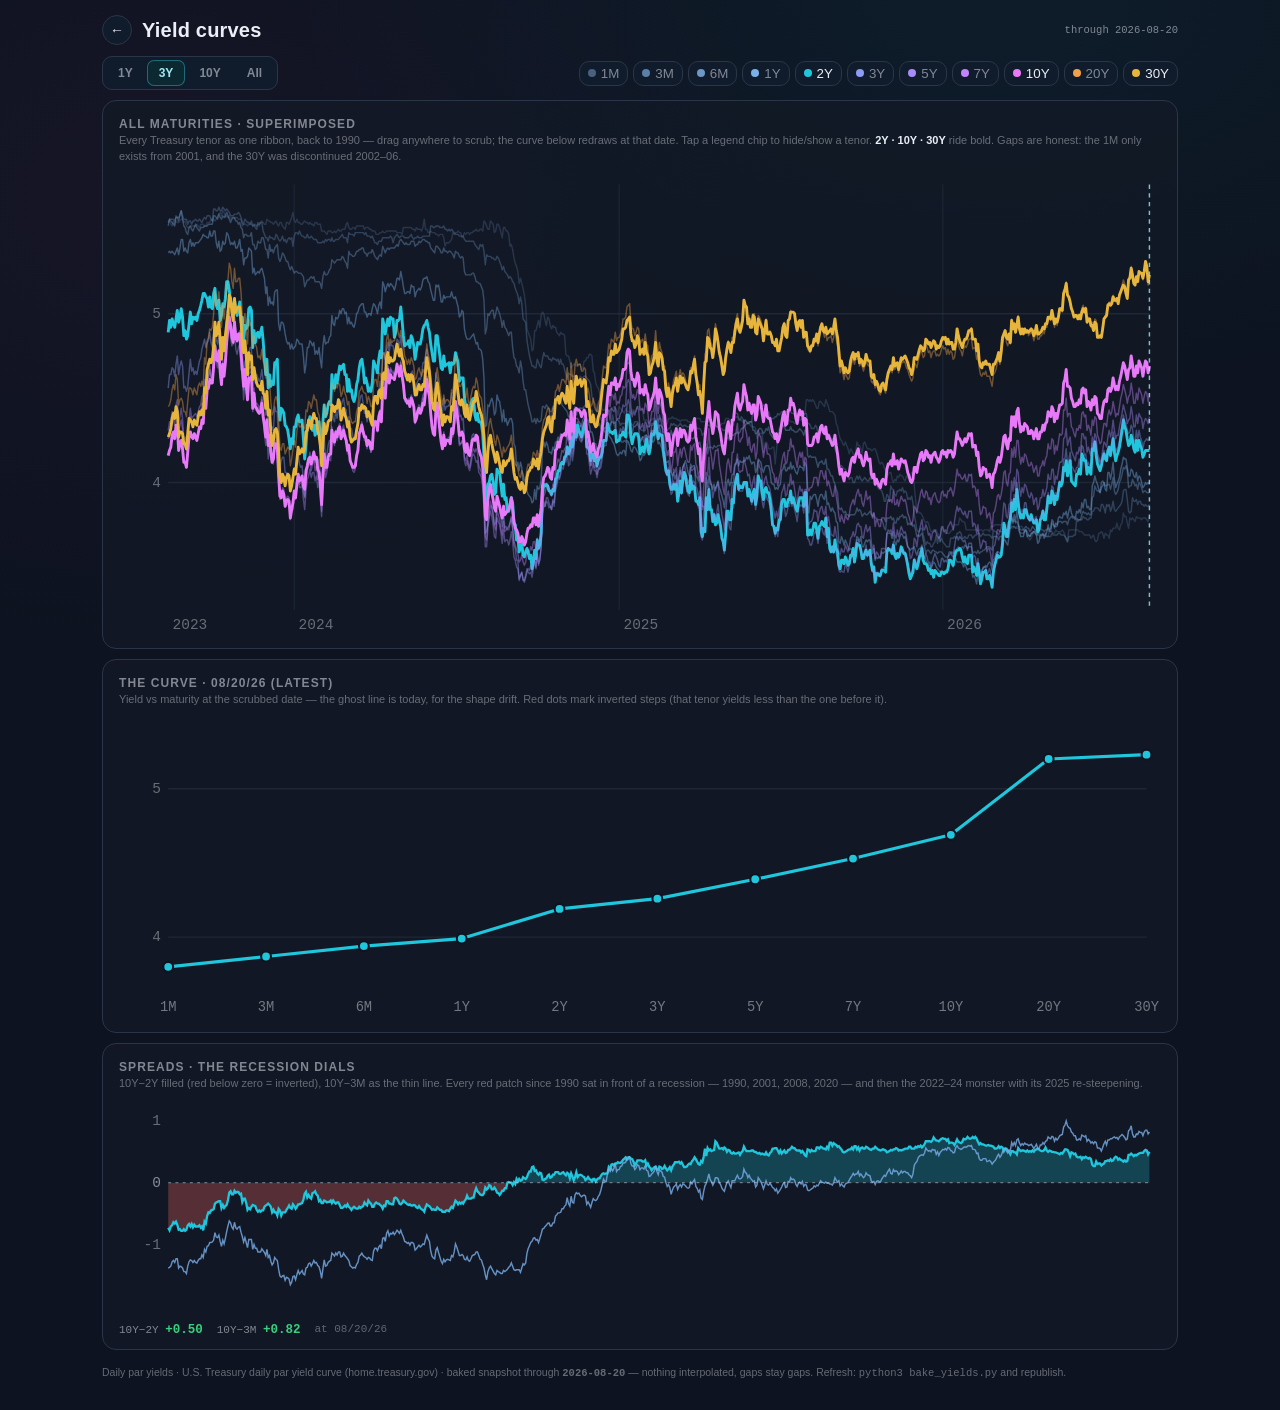
==== yields.html @ 8bef55c9 "Yields: full history 1990-2026 (9,166 days), 10Y range chip, decimated paths, honest gap breaks (30Y" ====
<!DOCTYPE html>
<html>
<head>
<meta charset="utf-8">
<meta name="viewport" content="width=device-width, initial-scale=1, viewport-fit=cover">
<meta name="theme-color" content="#0D1320">
<title>AI Build-Out — Yield curves</title>
<style>
/* ===== the app's One Hand tokens (Stage 39) — keep in sync with the canonical ===== */
:root{
  --bg:#0D1320; --card:#172230; --panel:#121A26; --ink:#EAEEF5; --hair:#2A3647;
  --muted:rgba(234,238,245,.52); --muted2:rgba(234,238,245,.4);
  --sel-bg:#0c2830; --sel-ink:#9fe8f4; --sel-line:#1e6a78;
  --up:#39d07f; --dn:#f0685f; --teal:#1FC6DC;
}
*{box-sizing:border-box}
html,body{margin:0;background:
   radial-gradient(1200px 700px at 78% 0%, rgba(31,198,220,.05), transparent 60%),
   radial-gradient(1100px 800px at 12% 14%, rgba(217,69,182,.045), transparent 60%),
   var(--bg);
  color:var(--ink);
  font-family:-apple-system,BlinkMacSystemFont,"Segoe UI",Roboto,Helvetica,Arial,"DejaVu Sans",sans-serif;
  -webkit-font-smoothing:antialiased;}
.mono{font-family:ui-monospace,'SF Mono',Menlo,Consolas,monospace;font-variant-numeric:tabular-nums}
.wrap{max-width:1100px;margin:0 auto;padding:calc(10px + env(safe-area-inset-top)) 12px calc(28px + env(safe-area-inset-bottom))}
.hdr{display:flex;align-items:center;gap:10px;min-height:40px;margin-bottom:6px}
.back{appearance:none;width:30px;height:30px;border-radius:50%;border:1px solid var(--hair);
  background:#101b2b;color:var(--ink);font-weight:800;font-size:14px;cursor:pointer;flex:none}
.hdr h1{font-size:17px;font-weight:700;margin:0;letter-spacing:.2px}
.hdr .asof{margin-left:auto;font-size:10.5px;color:var(--muted);white-space:nowrap}
.ctl{display:flex;align-items:center;gap:8px;flex-wrap:wrap;margin:2px 0 10px}
.seg{display:inline-flex;background:#101b2b;border:1px solid var(--hair);border-radius:10px;padding:3px;gap:2px;flex:none}
.seg button{appearance:none;border:0;background:transparent;color:var(--muted);font-weight:700;font-size:12px;
  padding:6px 12px;border-radius:7px;cursor:pointer;font-family:inherit}
.seg button.on{background:var(--sel-bg);color:var(--sel-ink);box-shadow:inset 0 0 0 1px var(--sel-line)}
.legend{display:flex;gap:5px;flex-wrap:wrap;flex:1 1 auto;justify-content:flex-end}
.lg{appearance:none;display:inline-flex;align-items:center;gap:5px;background:#101b2b;border:1px solid var(--hair);
  border-radius:10px;padding:4px 8px;color:var(--muted);font:700 10.5px/1 inherit;cursor:pointer}
.lg i{width:8px;height:8px;border-radius:50%;flex:none;background:var(--c)}
.lg.off{opacity:.32}
.lg.star{color:var(--ink)}
.card{background:rgba(18,26,38,.72);border:1px solid var(--hair);border-radius:14px;padding:12px 12px 10px;margin:0 0 10px;overflow:hidden}
.card h2{margin:0 0 2px;font-size:12px;font-weight:700;letter-spacing:.09em;text-transform:uppercase;color:var(--muted)}
.card .sub{font-size:11px;color:var(--muted2);margin:0 0 8px;line-height:1.45}
svg{display:block;width:100%;height:auto;touch-action:pan-y}
.spreadnow{display:flex;gap:14px;margin-top:6px;font-size:11px;color:var(--muted);flex-wrap:wrap}
.spreadnow b{font-size:12.5px}
.foot{font-size:10.5px;color:var(--muted2);line-height:1.6;margin-top:14px}
.err{padding:30px 10px;color:var(--muted);font-size:13px;text-align:center}
@media(min-width:741px){ .hdr h1{font-size:20px} .card{padding:16px 16px 12px} }
</style>
</head>
<body>
<div class="wrap">
  <div class="hdr">
    <button class="back" id="back" aria-label="Back">←</button>
    <h1>Yield curves</h1>
    <span class="asof mono" id="asof"></span>
  </div>

  <div class="ctl">
    <div class="seg" id="range">
      <button data-r="252">1Y</button><button data-r="756" class="on">3Y</button><button data-r="2520">10Y</button><button data-r="0">All</button>
    </div>
    <div class="legend" id="legend"></div>
  </div>

  <div class="card">
    <h2>All maturities · superimposed</h2>
    <div class="sub">Every Treasury tenor as one ribbon, back to 1990 — drag anywhere to scrub; the curve below redraws at that date. Tap a legend chip to hide/show a tenor. <b style="color:var(--ink)">2Y · 10Y · 30Y</b> ride bold. Gaps are honest: the 1M only exists from 2001, and the 30Y was discontinued 2002–06.</div>
    <svg id="ribbons" viewBox="0 0 720 320" preserveAspectRatio="none"></svg>
  </div>

  <div class="card">
    <h2 id="curveTitle">The curve</h2>
    <div class="sub">Yield vs maturity at the scrubbed date — the ghost line is today, for the shape drift. Red dots mark inverted steps (that tenor yields less than the one before it).</div>
    <svg id="curve" viewBox="0 0 720 210"></svg>
  </div>

  <div class="card">
    <h2>Spreads · the recession dials</h2>
    <div class="sub">10Y−2Y filled (red below zero = inverted), 10Y−3M as the thin line. Every red patch since 1990 sat in front of a recession — 1990, 2001, 2008, 2020 — and then the 2022–24 monster with its 2025 re-steepening.</div>
    <svg id="spread" viewBox="0 0 720 150" preserveAspectRatio="none"></svg>
    <div class="spreadnow mono" id="spreadNow"></div>
  </div>

  <div class="foot" id="foot"></div>
</div>

<script>
'use strict';
/* colors: cool short end → warm long end; the three Carl named ride bold */
var COLS={ '1M':'#47617f','3M':'#5b7fa6','6M':'#6d97c4','1Y':'#7ab0ea','2Y':'#1FC6DC',
           '3Y':'#8b9cf6','5Y':'#a78bfa','7Y':'#c084fc','10Y':'#e879f9','20Y':'#f0a24a','30Y':'#e8b53c' };
var STARS={'2Y':1,'10Y':1,'30Y':1};
var D=null, vis={}, rangeN=756, scrubIdx=null;

document.getElementById('back').addEventListener('click',function(){
  if(history.length>1) history.back(); else location.href='latest.html';
});
/* Stage 42: embedded as the app's Yield-curves view — the app's own chrome
   surrounds us, so the back circle would be a second, lying exit */
if(new URLSearchParams(location.search).has('embed'))
  document.getElementById('back').style.display='none';

function esc(s){return String(s).replace(/&/g,'&amp;').replace(/</g,'&lt;');}
function fmt2(x){return (x==null||!isFinite(x))?'—':x.toFixed(2);}
function niceDate(iso){ var p=iso.split('-'); return p[1]+'/'+p[2]+'/'+p[0].slice(2); }

fetch('yields.json').then(function(r){ if(!r.ok) throw 0; return r.json(); }).then(function(j){
  D=j;
  D.maturities.forEach(function(m){ vis[m.k]=true; });
  scrubIdx=D.days.length-1;
  document.getElementById('asof').textContent='through '+j.asOf;
  document.getElementById('foot').innerHTML='Daily par yields · '+esc(j.source)+' · baked snapshot through <b class="mono">'+j.asOf+
    '</b> — nothing interpolated, gaps stay gaps. Refresh: <span class="mono">python3 bake_yields.py</span> and republish.';
  buildLegend(); paintAll();
}).catch(function(){
  document.querySelector('.wrap').insertAdjacentHTML('beforeend','<div class="err">Couldn’t load yields.json — it ships alongside this page; rerun bake_yields.py if it’s missing.</div>');
});

function buildLegend(){
  var el=document.getElementById('legend');
  el.innerHTML=D.maturities.map(function(m){
    return '<button class="lg'+(STARS[m.k]?' star':'')+'" data-k="'+m.k+'" style="--c:'+COLS[m.k]+'"><i></i>'+m.k+'</button>';
  }).join('');
  el.addEventListener('click',function(e){
    var b=e.target.closest('.lg'); if(!b) return;
    vis[b.dataset.k]=!vis[b.dataset.k];
    b.classList.toggle('off',!vis[b.dataset.k]);
    paintAll();
  });
}
document.getElementById('range').addEventListener('click',function(e){
  var b=e.target.closest('button'); if(!b) return;
  rangeN=+b.dataset.r;
  document.querySelectorAll('#range button').forEach(function(x){x.classList.toggle('on',x===b);});
  paintAll();
});

function windowDays(){
  var days=D.days;
  return rangeN>0 ? days.slice(Math.max(0,days.length-rangeN)) : days;
}
function yScale(days){
  var lo=Infinity,hi=-Infinity;
  var idx=D.maturities.map(function(m,i){return vis[m.k]?i:-1;}).filter(function(i){return i>=0;});
  days.forEach(function(d){ idx.forEach(function(i){ var v=d[1][i]; if(v!=null){ if(v<lo)lo=v; if(v>hi)hi=v; } }); });
  if(!isFinite(lo)){lo=0;hi=5;}
  var pad=(hi-lo)*0.06||0.3; lo-=pad; hi+=pad;
  return {lo:lo,hi:hi};
}

function paintAll(){ paintRibbons(); paintCurve(); paintSpread(); }

function paintRibbons(){
  var days=windowDays(), W=720,H=320,padL=34,padR=8,padT=8,padB=18;
  var sc=yScale(days), n=days.length;
  /* drawing stride: full history is ~9,100 days — paths cap near ~700 points so
     scrubbing stays smooth on the phone. Scrub + curve stay FULL resolution;
     only the drawn polyline skips (omission, never invention). */
  var st=Math.max(1,Math.floor(n/700));
  var X=function(i){ return padL+(W-padL-padR)*(n<2?0:i/(n-1)); };
  var Y=function(v){ return padT+(H-padT-padB)*(1-(v-sc.lo)/(sc.hi-sc.lo)); };
  var s='';
  /* y gridlines at whole percents */
  for(var g=Math.ceil(sc.lo);g<=Math.floor(sc.hi);g++){
    s+='<line x1="'+padL+'" y1="'+Y(g).toFixed(1)+'" x2="'+(W-padR)+'" y2="'+Y(g).toFixed(1)+'" stroke="rgba(42,54,71,.55)" stroke-width="1"/>'
      +'<text x="'+(padL-5)+'" y="'+(Y(g)+3).toFixed(1)+'" text-anchor="end" font-size="10" fill="rgba(234,238,245,.4)" font-family="ui-monospace,Menlo,monospace">'+g+'</text>';
  }
  /* year ticks — every year up close, every 5th across decades */
  var lastYr='', yrStep=(n>252*12)?5:1;
  days.forEach(function(d,i){ var yr=d[0].slice(0,4);
    if(yr!==lastYr){ lastYr=yr;
      if(+yr%yrStep!==0) return;
      if(i>0) s+='<line x1="'+X(i).toFixed(1)+'" y1="'+padT+'" x2="'+X(i).toFixed(1)+'" y2="'+(H-padB)+'" stroke="rgba(42,54,71,.4)" stroke-width="1"/>';
      s+='<text x="'+(X(i)+3).toFixed(1)+'" y="'+(H-5)+'" font-size="10" fill="rgba(234,238,245,.4)" font-family="ui-monospace,Menlo,monospace">'+yr+'</text>';
    }});
  D.maturities.forEach(function(m,mi){
    if(!vis[m.k]) return;
    var p='',pen=false;
    days.forEach(function(d,i){ if(i%st&&i!==n-1) return; var v=d[1][mi];
      if(v==null){ pen=false; return; }   /* gap: lift the pen — never bridge (the 30Y 2002-06 hole) */
      p+=(pen?'L':'M')+X(i).toFixed(1)+' '+Y(v).toFixed(1); pen=true;
    });
    var star=STARS[m.k];
    s+='<path d="'+p+'" fill="none" stroke="'+COLS[m.k]+'" stroke-width="'+(star?2:1)+'" opacity="'+(star?1:.42)+'" stroke-linejoin="round"/>';
  });
  /* scrub hairline */
  var si=scrubIdxInWindow(days);
  if(si!=null){
    s+='<line x1="'+X(si).toFixed(1)+'" y1="'+padT+'" x2="'+X(si).toFixed(1)+'" y2="'+(H-padB)+'" stroke="#9fe8f4" stroke-width="1" stroke-dasharray="3 3" opacity=".8"/>';
  }
  var svg=document.getElementById('ribbons');
  svg.innerHTML=s;
  wireScrub(svg,days,X,padL,W-padR);
}
function scrubIdxInWindow(days){
  if(scrubIdx==null) return null;
  var d=D.days[scrubIdx][0];
  for(var i=days.length-1;i>=0;i--) if(days[i][0]===d) return i;
  return null;
}
function wireScrub(svg,days,X,x0,x1){
  function pick(clientX){
    var r=svg.getBoundingClientRect();
    var fx=(clientX-r.left)/r.width*720;
    var t=Math.max(0,Math.min(1,(fx-x0)/(x1-x0)));
    var i=Math.round(t*(days.length-1));
    var d=days[i][0];
    for(var g=0;g<D.days.length;g++) if(D.days[g][0]===d){ scrubIdx=g; break; }
    paintAll();
  }
  svg.onpointerdown=function(e){ pick(e.clientX); svg.setPointerCapture(e.pointerId); svg._dn=1; };
  svg.onpointermove=function(e){ if(svg._dn) pick(e.clientX); };
  svg.onpointerup=svg.onpointercancel=function(){ svg._dn=0; };
}

function paintCurve(){
  var W=720,H=210,padL=34,padR=10,padT=12,padB=22;
  var day=D.days[scrubIdx], latest=D.days[D.days.length-1];
  document.getElementById('curveTitle').textContent='The curve · '+niceDate(day[0])+(scrubIdx===D.days.length-1?' (latest)':'');
  var idx=D.maturities.map(function(m,i){return i;});
  var lo=Infinity,hi=-Infinity;
  [day,latest].forEach(function(dd){ idx.forEach(function(i){ var v=dd[1][i]; if(v!=null){ if(v<lo)lo=v; if(v>hi)hi=v; } }); });
  var pad=(hi-lo)*0.1||0.3; lo-=pad; hi+=pad;
  var X=function(i){ return padL+(W-padL-padR)*i/(idx.length-1); };
  var Y=function(v){ return padT+(H-padT-padB)*(1-(v-lo)/(hi-lo)); };
  var s='';
  for(var g=Math.ceil(lo);g<=Math.floor(hi);g++){
    s+='<line x1="'+padL+'" y1="'+Y(g).toFixed(1)+'" x2="'+(W-padR)+'" y2="'+Y(g).toFixed(1)+'" stroke="rgba(42,54,71,.55)"/>'
      +'<text x="'+(padL-5)+'" y="'+(Y(g)+3).toFixed(1)+'" text-anchor="end" font-size="10" fill="rgba(234,238,245,.4)" font-family="ui-monospace,Menlo,monospace">'+g+'</text>';
  }
  D.maturities.forEach(function(m,i){
    s+='<text x="'+X(i).toFixed(1)+'" y="'+(H-6)+'" text-anchor="middle" font-size="9.5" fill="rgba(234,238,245,.45)" font-family="ui-monospace,Menlo,monospace">'+m.k+'</text>';
  });
  function path(dd){
    var p='',pen=false;
    idx.forEach(function(i){ var v=dd[1][i]; if(v==null){ pen=false; return; } p+=(pen?'L':'M')+X(i).toFixed(1)+' '+Y(v).toFixed(1); pen=true; });
    return p;
  }
  if(scrubIdx!==D.days.length-1)
    s+='<path d="'+path(latest)+'" fill="none" stroke="rgba(234,238,245,.28)" stroke-width="1.5" stroke-dasharray="4 3"/>';
  s+='<path d="'+path(day)+'" fill="none" stroke="var(--teal)" stroke-width="2.2" stroke-linejoin="round"/>';
  idx.forEach(function(i){
    var v=day[1][i]; if(v==null) return;
    var prev=null; for(var q=i-1;q>=0;q--){ if(day[1][q]!=null){ prev=day[1][q]; break; } }
    var inv=prev!=null&&v<prev;
    s+='<circle cx="'+X(i).toFixed(1)+'" cy="'+Y(v).toFixed(1)+'" r="3.4" fill="'+(inv?'var(--dn)':'var(--teal)')+'" stroke="#0D1320" stroke-width="1.4"/>';
  });
  document.getElementById('curve').innerHTML=s;
}

function sIdx(k){ for(var i=0;i<D.maturities.length;i++) if(D.maturities[i].k===k) return i; return -1; }
function paintSpread(){
  var days=windowDays(), W=720,H=150,padL=34,padR=8,padT=8,padB=16;
  var i2=sIdx('2Y'), i10=sIdx('10Y'), i3m=sIdx('3M');
  var sp=days.map(function(d){ var a=d[1][i10],b=d[1][i2],c=d[1][i3m];
    return [ (a!=null&&b!=null)?a-b:null, (a!=null&&c!=null)?a-c:null ]; });
  var lo=0,hi=0;
  sp.forEach(function(p){ p.forEach(function(v){ if(v!=null){ if(v<lo)lo=v; if(v>hi)hi=v; } }); });
  lo-=.15; hi+=.15;
  var n=days.length, st=Math.max(1,Math.floor(n/700));
  var X=function(i){ return padL+(W-padL-padR)*(n<2?0:i/(n-1)); };
  var Y=function(v){ return padT+(H-padT-padB)*(1-(v-lo)/(hi-lo)); };
  var s='';
  var z=Y(0);
  /* 10Y-2Y filled area split at zero */
  var area='';
  var apen=false;
  sp.forEach(function(p,i){ if(i%st&&i!==n-1) return; var v=p[0]; if(v==null){ apen=false; return; } area+=(apen?'L':'M')+X(i).toFixed(1)+' '+Y(v).toFixed(1); apen=true; });
  if(area){
    var first=null,last=null;
    for(var a=0;a<sp.length;a++){ if(sp[a][0]!=null){ if(first==null)first=a; last=a; } }
    s+='<defs><clipPath id="above"><rect x="0" y="0" width="'+W+'" height="'+z+'"/></clipPath>'
      +'<clipPath id="below"><rect x="0" y="'+z+'" width="'+W+'" height="'+(H-z)+'"/></clipPath></defs>';
    var closed=area+'L'+X(last).toFixed(1)+' '+z.toFixed(1)+'L'+X(first).toFixed(1)+' '+z.toFixed(1)+'Z';
    s+='<path d="'+closed+'" fill="rgba(31,198,220,.25)" clip-path="url(#above)"/>'
      +'<path d="'+closed+'" fill="rgba(240,104,95,.3)" clip-path="url(#below)"/>'
      +'<path d="'+area+'" fill="none" stroke="var(--teal)" stroke-width="1.6"/>';
  }
  var l2='',lpen=false;
  sp.forEach(function(p,i){ if(i%st&&i!==n-1) return; var v=p[1]; if(v==null){ lpen=false; return; } l2+=(lpen?'L':'M')+X(i).toFixed(1)+' '+Y(v).toFixed(1); lpen=true; });
  s+='<path d="'+l2+'" fill="none" stroke="#7ab0ea" stroke-width="1" opacity=".8"/>';
  s+='<line x1="'+padL+'" y1="'+z.toFixed(1)+'" x2="'+(W-padR)+'" y2="'+z.toFixed(1)+'" stroke="rgba(234,238,245,.4)" stroke-width="1" stroke-dasharray="2 3"/>';
  [-1,0,1,2].forEach(function(g){ if(g<lo||g>hi||g===0) return;
    s+='<text x="'+(padL-5)+'" y="'+(Y(g)+3).toFixed(1)+'" text-anchor="end" font-size="10" fill="rgba(234,238,245,.4)" font-family="ui-monospace,Menlo,monospace">'+g+'</text>'; });
  s+='<text x="'+(padL-5)+'" y="'+(z+3).toFixed(1)+'" text-anchor="end" font-size="10" fill="rgba(234,238,245,.55)" font-family="ui-monospace,Menlo,monospace">0</text>';
  document.getElementById('spread').innerHTML=s;
  var cur=sp[sp.length-1], c0=cur?cur[0]:null, c1=cur?cur[1]:null;
  document.getElementById('spreadNow').innerHTML=
    '<span>10Y−2Y <b style="color:'+(c0!=null&&c0<0?'var(--dn)':'var(--up)')+'">'+(c0!=null&&c0>0?'+':'')+fmt2(c0)+'</b></span>'
   +'<span>10Y−3M <b style="color:'+(c1!=null&&c1<0?'var(--dn)':'var(--up)')+'">'+(c1!=null&&c1>0?'+':'')+fmt2(c1)+'</b></span>'
   +'<span style="opacity:.7">at '+niceDate(windowDays()[windowDays().length-1][0])+'</span>';
}
</script>
</body>
</html>
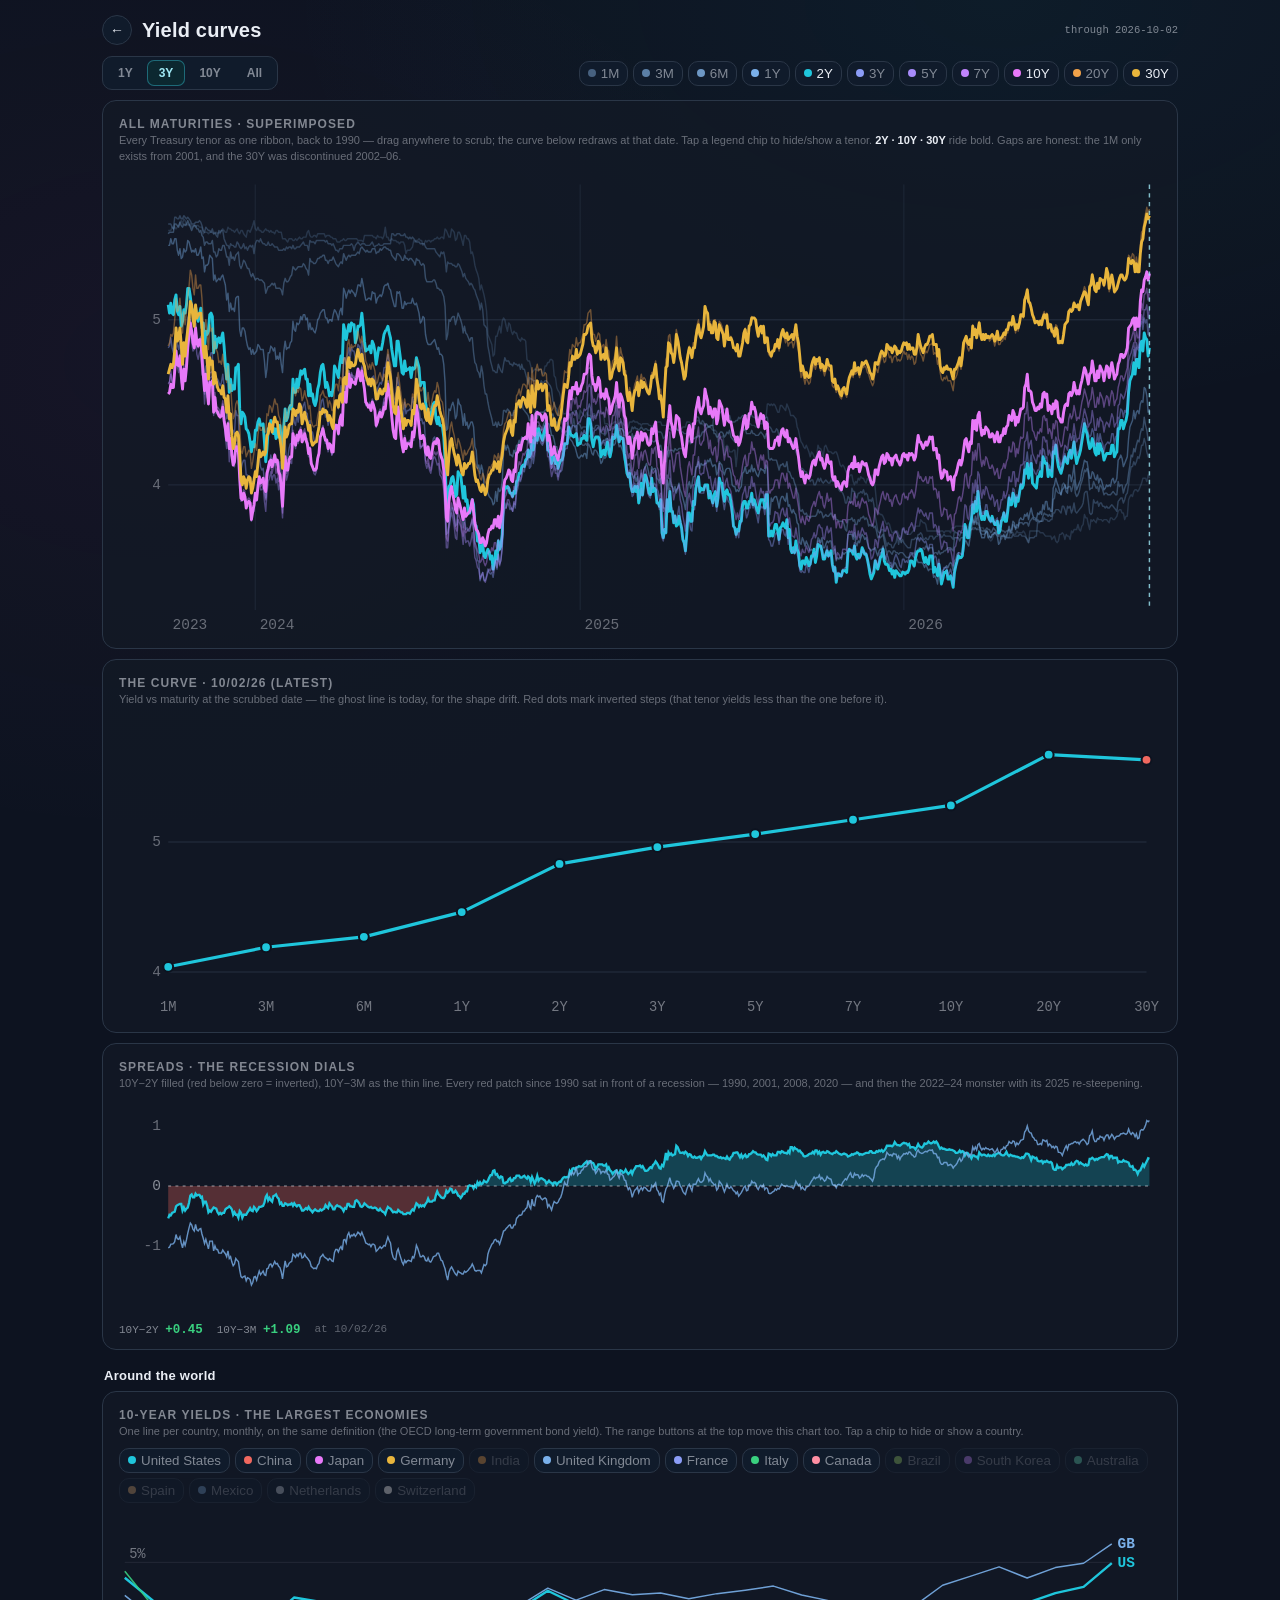
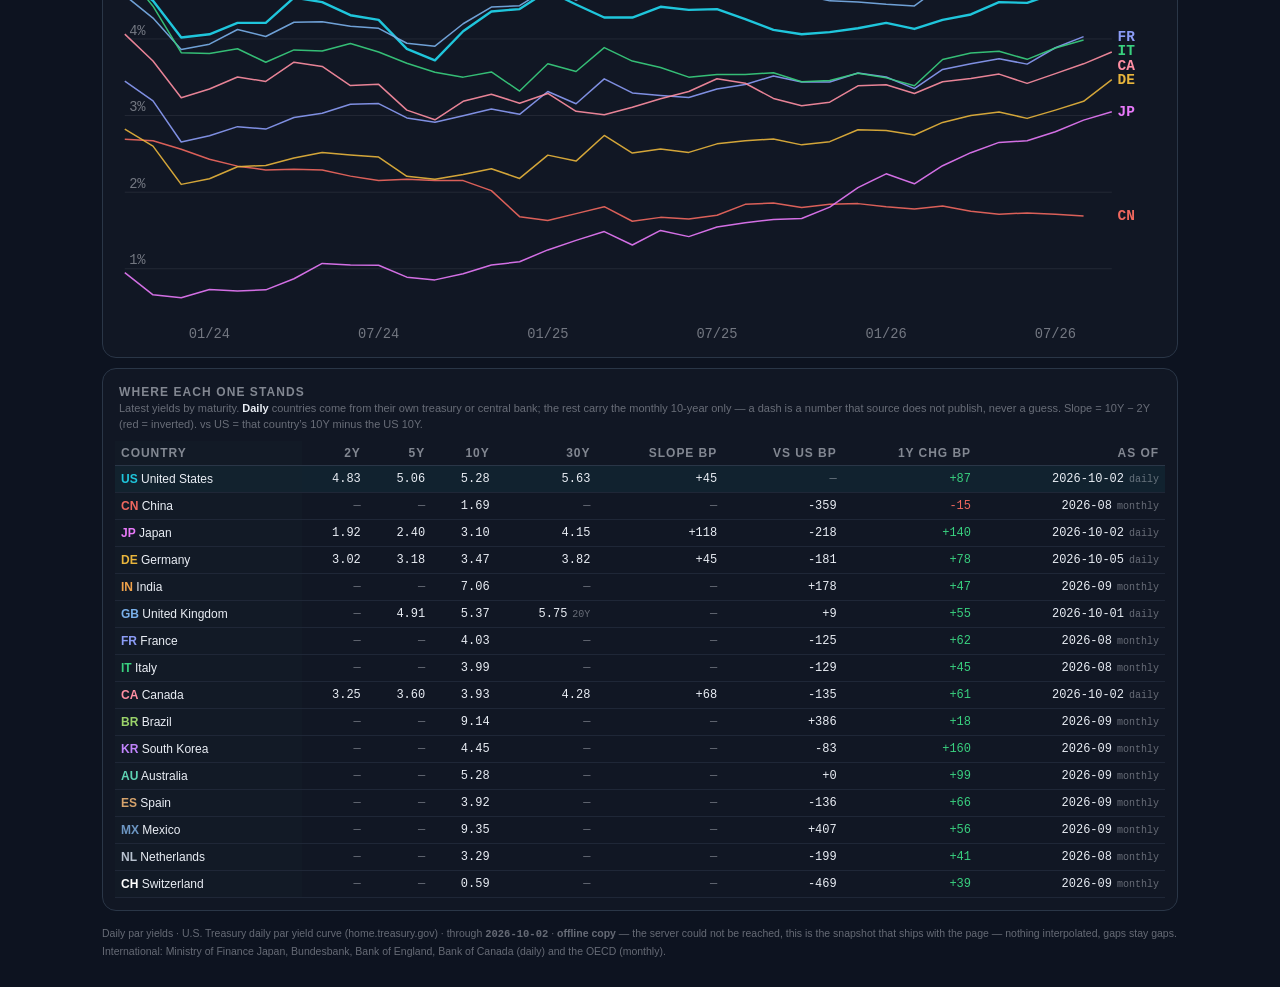
==== commit 548c6431: "App-wide batch: EMA spread, RSI + MACD, Tape columns and Type menu, door order, international yields" ====
--- a/yields.html
+++ b/yields.html
@@ -47,6 +47,17 @@
 .spreadnow b{font-size:12.5px}
 .foot{font-size:10.5px;color:var(--muted2);line-height:1.6;margin-top:14px}
 .err{padding:30px 10px;color:var(--muted);font-size:13px;text-align:center}
+.wtab{width:100%;border-collapse:collapse;font-size:12px}
+.wtab th{font:700 9.5px/1.2 inherit;letter-spacing:.08em;text-transform:uppercase;color:var(--muted);text-align:right;padding:5px 6px;border-bottom:1px solid var(--hair);white-space:nowrap}
+.wtab td{text-align:right;padding:6px 6px;border-bottom:1px solid rgba(42,54,71,.55);white-space:nowrap;font-family:ui-monospace,'SF Mono',Menlo,Consolas,monospace;font-variant-numeric:tabular-nums}
+.wtab th:first-child,.wtab td:first-child{text-align:left;font-family:inherit;position:sticky;left:0;background:#121a26}
+.wtab td:first-child b{font-weight:700}
+.wtab td i{font-style:normal;color:var(--muted2);font-size:10px;margin-left:5px}
+.wtab .up{color:var(--up)} .wtab .dn{color:var(--dn)} .wtab .na{color:var(--muted2)}
+.wtab tr.us td{background:rgba(31,198,220,.06)} .wtab tr.us td:first-child{background:#12222e}
+.wscroll{overflow-x:auto;-webkit-overflow-scrolling:touch;margin:0 -4px}
+.whead{font-size:13px;font-weight:700;letter-spacing:.02em;margin:18px 2px 8px;color:var(--ink)}
+html{scrollbar-color:rgba(31,198,220,.35) transparent}
 @media(min-width:741px){ .hdr h1{font-size:20px} .card{padding:16px 16px 12px} }
 </style>
 </head>
@@ -84,6 +95,21 @@
     <div class="spreadnow mono" id="spreadNow"></div>
   </div>
 
+  <div id="world" hidden>
+    <div class="whead">Around the world</div>
+    <div class="card">
+      <h2>10-year yields · the largest economies</h2>
+      <div class="sub">One line per country, monthly, on the same definition (the OECD long-term government bond yield). The range buttons at the top move this chart too. Tap a chip to hide or show a country.</div>
+      <div class="legend" id="wLegend" style="justify-content:flex-start;margin:0 0 8px"></div>
+      <svg id="wChart" viewBox="0 0 720 300" preserveAspectRatio="none"></svg>
+    </div>
+    <div class="card">
+      <h2>Where each one stands</h2>
+      <div class="sub">Latest yields by maturity. <b style="color:var(--ink)">Daily</b> countries come from their own treasury or central bank; the rest carry the monthly 10-year only — a dash is a number that source does not publish, never a guess. Slope = 10Y − 2Y (red = inverted). vs US = that country’s 10Y minus the US 10Y.</div>
+      <div class="wscroll"><table class="wtab" id="wTable"></table></div>
+    </div>
+  </div>
+
   <div class="foot" id="foot"></div>
 </div>
 
@@ -107,16 +133,87 @@
 function fmt2(x){return (x==null||!isFinite(x))?'—':x.toFixed(2);}
 function niceDate(iso){ var p=iso.split('-'); return p[1]+'/'+p[2]+'/'+p[0].slice(2); }
 
-fetch('yields.json').then(function(r){ if(!r.ok) throw 0; return r.json(); }).then(function(j){
+/* 10-05: the curves come from the backend now (v4.14 jobs/yields.py — fetched from the Treasury four times a day). The file beside this
+   page is only the fallback when the backend cannot be reached; whichever answers, the page says how old its newest session is. */
+var API=(function(){ try{ var u=(window.parent&&window.parent.AIBO_LIVE_URL)||''; if(u) return String(u).replace(/\/universe\.json.*$/,''); }catch(_){}
+  return 'https://asset-grading-production.up.railway.app'; })();
+function getJSON(remote,local){
+  var ctl=('AbortController' in window)?new AbortController():null, t=setTimeout(function(){ if(ctl) ctl.abort(); },9000);
+  return fetch(API+remote,ctl?{signal:ctl.signal}:{}).then(function(r){ clearTimeout(t); if(!r.ok) throw 0; return r.json(); })
+    .then(function(j){ j._live=true; return j; })
+    .catch(function(){ clearTimeout(t); if(!local) throw 0; return fetch(local).then(function(r){ if(!r.ok) throw 0; return r.json(); }); });
+}
+var W=null, wVis={}, WCOL={US:'#1FC6DC',CN:'#f0685f',JP:'#e879f9',DE:'#e8b53c',IN:'#f0a24a',GB:'#7ab0ea',FR:'#8b9cf6',IT:'#39d07f',CA:'#ff8fa3',
+  BR:'#9ad36a',KR:'#c084fc',AU:'#5fd4b4',ES:'#d6a36c',MX:'#6d97c4',NL:'#b9c2d0',CH:'#ffffff'};
+var WDEF={US:1,CN:1,JP:1,DE:1,GB:1,FR:1,IT:1,CA:1};
+getJSON('/yields_intl.json','yields_intl.json').then(function(j){
+  if(!j||!j.countries||!j.monthly) return; W=j;
+  W.countries.forEach(function(c){ wVis[c.c]=!!WDEF[c.c]; });
+  document.getElementById('world').hidden=false;
+  document.getElementById('wLegend').innerHTML=W.countries.map(function(c){
+    return '<button class="lg'+(wVis[c.c]?'':' off')+'" data-c="'+c.c+'" style="--c:'+WCOL[c.c]+'"><i></i>'+esc(c.name)+'</button>'; }).join('');
+  document.getElementById('wLegend').addEventListener('click',function(e){ var b=e.target.closest('.lg'); if(!b) return;
+    var k=b.getAttribute('data-c'); wVis[k]=!wVis[k]; b.classList.toggle('off',!wVis[k]); paintWorld(); });
+  paintWorld(); paintWTable();
+}).catch(function(){});
+function paintWorld(){
+  if(!W) return;
+  var svg=document.getElementById('wChart'), Wd=720, H=300, pl=4, pr=34, pt=8, pb=18;
+  var months=W.monthly.months, n=months.length, take=rangeN===0?n:Math.max(12,Math.round(rangeN/21)), i0=Math.max(0,n-take), m=n-i0;
+  var keys=W.countries.map(function(c){ return c.c; }).filter(function(k){ return wVis[k]; });
+  var lo=Infinity, hi=-Infinity;
+  keys.forEach(function(k){ var a=W.monthly.series[k]||[]; for(var i=i0;i<n;i++){ var v=a[i]; if(v==null) continue; if(v<lo) lo=v; if(v>hi) hi=v; } });
+  if(!isFinite(lo)){ svg.innerHTML='<text x="360" y="150" fill="rgba(234,238,245,.5)" font-size="12" text-anchor="middle">no country selected</text>'; return; }
+  var pad=(hi-lo)*.06||.5; lo-=pad; hi+=pad;
+  function X(i){ return pl+(i-i0)*(Wd-pl-pr)/Math.max(1,m-1); }
+  function Y(v){ return pt+(hi-v)*(H-pt-pb)/(hi-lo); }
+  var out='', step=(hi-lo)>12?4:(hi-lo)>6?2:(hi-lo)>3?1:.5;
+  for(var g=Math.ceil(lo/step)*step; g<=hi; g+=step){
+    out+='<line x1="'+pl+'" x2="'+(Wd-pr)+'" y1="'+Y(g).toFixed(1)+'" y2="'+Y(g).toFixed(1)+'" stroke="'+(Math.abs(g)<1e-9?'rgba(234,238,245,.4)':'rgba(234,238,245,.08)')+'" stroke-width="1" vector-effect="non-scaling-stroke"/>'
+       +'<text x="'+(pl+3)+'" y="'+(Y(g)-3).toFixed(1)+'" fill="rgba(234,238,245,.45)" font-size="9.5" font-family="ui-monospace,Menlo,monospace">'+g.toFixed(step<1?1:0)+'%</text>'; }
+  var lastY=null, every=m<=14?1:m<=40?6:m<=130?12:60;
+  for(var i=i0;i<n;i++){ var p=months[i].split('-'); if((every===1)||(p[1]==='01'&&(+p[0])%(every/12||1)===0)||(every===6&&(p[1]==='01'||p[1]==='07'))){
+      var lab=every<12?(p[1]+'/'+p[0].slice(2)):p[0]; if(lab===lastY) continue; lastY=lab;
+      out+='<text x="'+X(i).toFixed(1)+'" y="'+(H-5)+'" fill="rgba(234,238,245,.45)" font-size="9.5" text-anchor="middle" font-family="ui-monospace,Menlo,monospace">'+lab+'</text>'; } }
+  var ends=[];
+  keys.forEach(function(k){ var a=W.monthly.series[k]||[], d='', pen=false, last=null;
+    for(var i=i0;i<n;i++){ var v=a[i]; if(v==null){ pen=false; continue; } d+=(pen?'L':'M')+X(i).toFixed(1)+','+Y(v).toFixed(1); pen=true; last=[i,v]; }
+    if(!d) return;
+    out+='<path d="'+d+'" fill="none" stroke="'+WCOL[k]+'" stroke-width="'+(k==='US'?2.4:1.5)+'" stroke-linejoin="round" vector-effect="non-scaling-stroke" opacity="'+(k==='US'?1:.9)+'"/>';
+    ends.push({k:k,y:Y(last[1])}); });
+  ends.sort(function(a,b){ return a.y-b.y; });
+  for(var e=1;e<ends.length;e++) if(ends[e].y-ends[e-1].y<10) ends[e].y=ends[e-1].y+10;
+  ends.forEach(function(en){ out+='<text x="'+(Wd-pr+4)+'" y="'+(en.y+3).toFixed(1)+'" fill="'+WCOL[en.k]+'" font-size="10" font-weight="700" font-family="ui-monospace,Menlo,monospace">'+en.k+'</text>'; });
+  svg.innerHTML=out;
+}
+function paintWTable(){
+  if(!W) return;
+  var us=null; W.countries.forEach(function(c){ if(c.c==='US') us=c; });
+  var us10=us&&us.latest?us.latest['10Y']:null, months=W.monthly.months;
+  function cell(v){ return v==null?'<td class="na">—</td>':'<td>'+v.toFixed(2)+'</td>'; }
+  function delta(v,unit){ if(v==null) return '<td class="na">—</td>'; var bp=Math.round(v*100); return '<td class="'+(bp>0?'up':bp<0?'dn':'na')+'">'+(bp>0?'+':'')+bp+'</td>'; }
+  var h='<thead><tr><th>Country</th><th>2Y</th><th>5Y</th><th>10Y</th><th>30Y</th><th title="10Y minus 2Y, in basis points">Slope bp</th><th title="10Y minus the US 10Y, in basis points">vs US bp</th><th title="change in the 10Y over the last year, basis points">1Y chg bp</th><th>As of</th></tr></thead><tbody>';
+  W.countries.forEach(function(c){ var L=c.latest||{}, ser=W.monthly.series[c.c]||[], nowM=null, agoM=null;
+    for(var i=ser.length-1;i>=0;i--){ if(ser[i]!=null){ nowM=ser[i]; agoM=(i>=12&&ser[i-12]!=null)?ser[i-12]:null; break; } }
+    var long=L['30Y']!=null?L['30Y']:null, longLab=(L['30Y']==null&&L['20Y']!=null)?'<td title="20-year (no 30-year published)">'+L['20Y'].toFixed(2)+'<i>20Y</i></td>':cell(long);
+    var slope=(L['10Y']!=null&&L['2Y']!=null)?L['10Y']-L['2Y']:null, vs=(c.c!=='US'&&L['10Y']!=null&&us10!=null)?L['10Y']-us10:null;
+    var sl=slope==null?'<td class="na">—</td>':'<td class="'+(slope<0?'dn':'')+'">'+(slope>0?'+':'')+Math.round(slope*100)+'</td>';
+    h+='<tr class="'+(c.c==='US'?'us':'')+'"><td><b style="color:'+WCOL[c.c]+'">'+c.c+'</b> '+esc(c.name)+'</td>'+cell(L['2Y'])+cell(L['5Y'])+cell(L['10Y'])+longLab+sl
+      +(vs==null?'<td class="na">—</td>':'<td>'+(vs>0?'+':'')+Math.round(vs*100)+'</td>')+delta((nowM!=null&&agoM!=null)?nowM-agoM:null)
+      +'<td>'+esc(c.asOf||'—')+'<i>'+(c.freq==='daily'?'daily':'monthly')+'</i></td></tr>'; });
+  document.getElementById('wTable').innerHTML=h+'</tbody>';
+}
+getJSON('/yields.json','yields.json').then(function(j){
   D=j;
   D.maturities.forEach(function(m){ vis[m.k]=true; });
   scrubIdx=D.days.length-1;
   document.getElementById('asof').textContent='through '+j.asOf;
-  document.getElementById('foot').innerHTML='Daily par yields · '+esc(j.source)+' · baked snapshot through <b class="mono">'+j.asOf+
-    '</b> — nothing interpolated, gaps stay gaps. Refresh: <span class="mono">python3 bake_yields.py</span> and republish.';
+  document.getElementById('foot').innerHTML='Daily par yields · '+esc(j.source)+' · through <b class="mono">'+j.asOf+'</b> · '
+    +(j._live?'fetched from the Treasury four times a day by the app’s server':'<b>offline copy</b> — the server could not be reached, this is the snapshot that ships with the page')
+    +' — nothing interpolated, gaps stay gaps. International: Ministry of Finance Japan, Bundesbank, Bank of England, Bank of Canada (daily) and the OECD (monthly).';
   buildLegend(); paintAll();
 }).catch(function(){
-  document.querySelector('.wrap').insertAdjacentHTML('beforeend','<div class="err">Couldn’t load yields.json — it ships alongside this page; rerun bake_yields.py if it’s missing.</div>');
+  document.querySelector('.wrap').insertAdjacentHTML('beforeend','<div class="err">The yield curves could not be loaded — neither the server nor the copy that ships with this page answered.</div>');
 });
 
 function buildLegend(){
@@ -135,7 +232,7 @@
   var b=e.target.closest('button'); if(!b) return;
   rangeN=+b.dataset.r;
   document.querySelectorAll('#range button').forEach(function(x){x.classList.toggle('on',x===b);});
-  paintAll();
+  paintAll(); paintWorld();
 });
 
 function windowDays(){
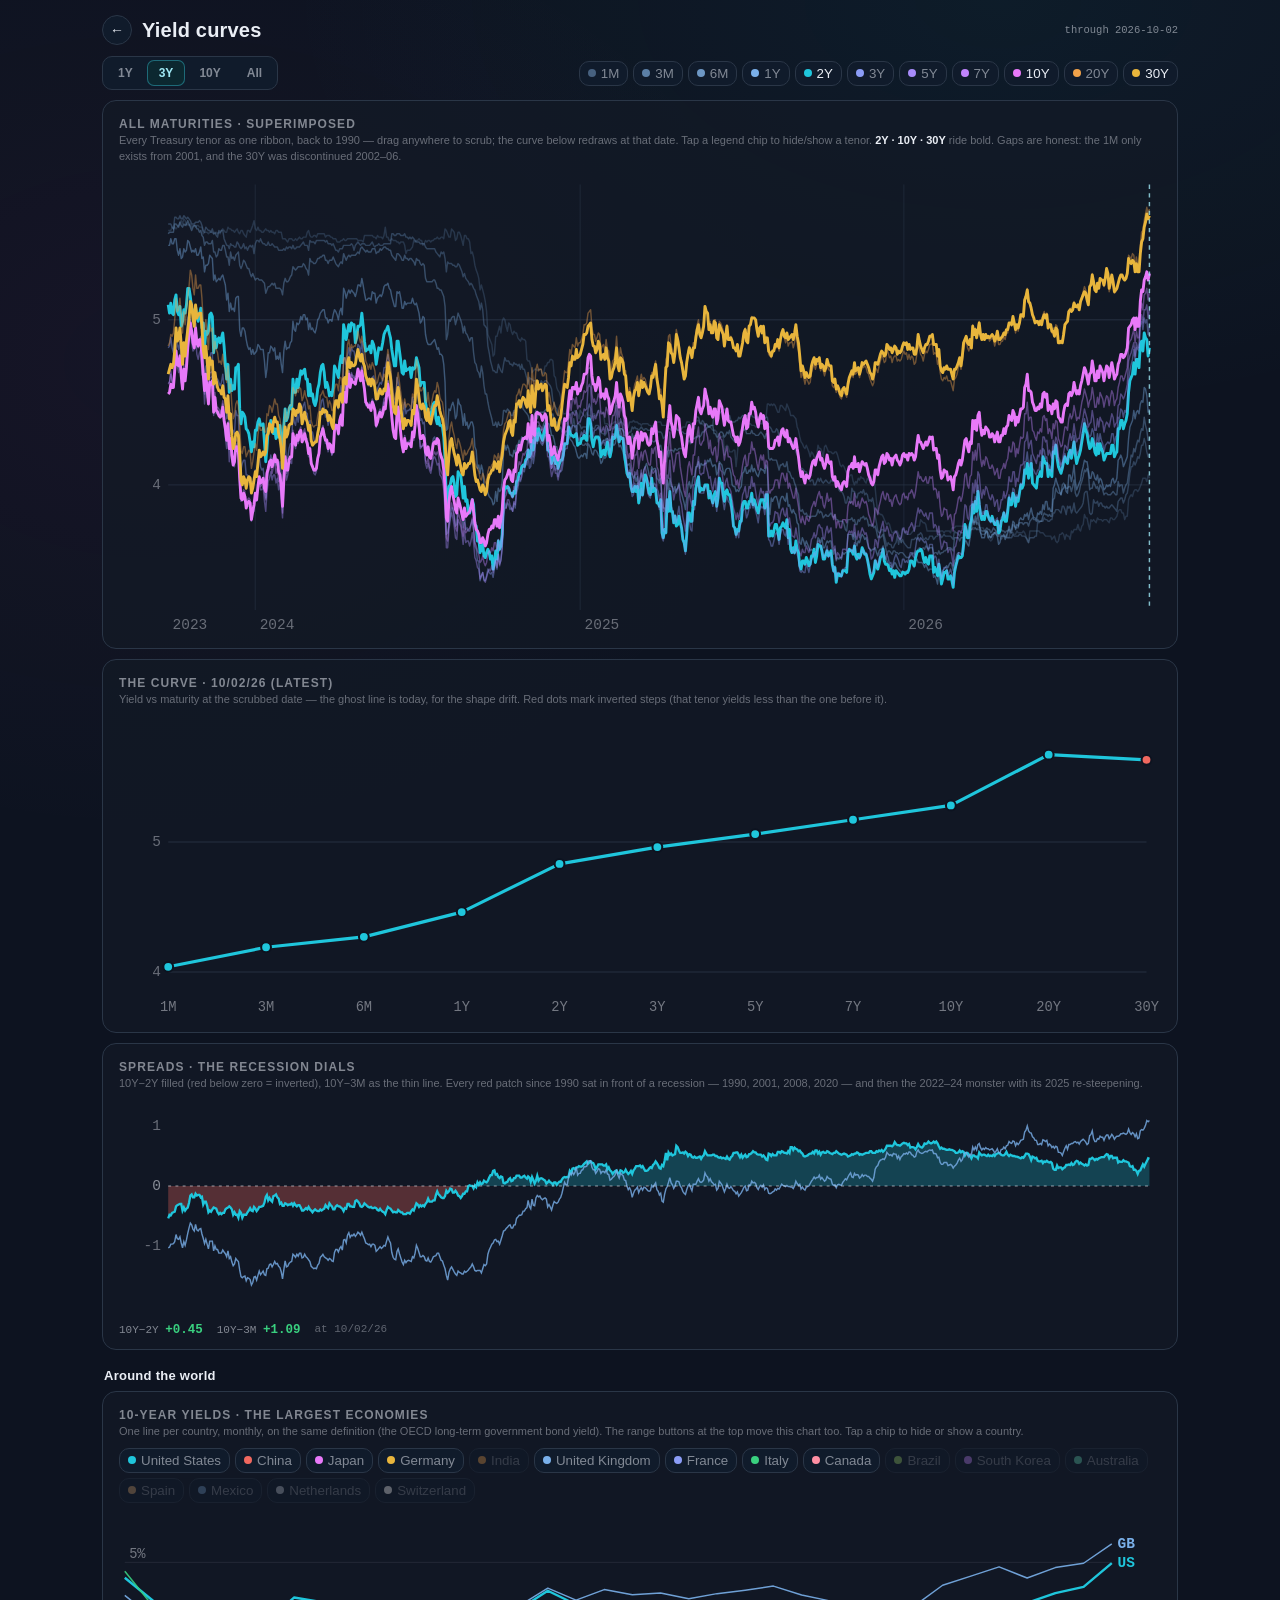
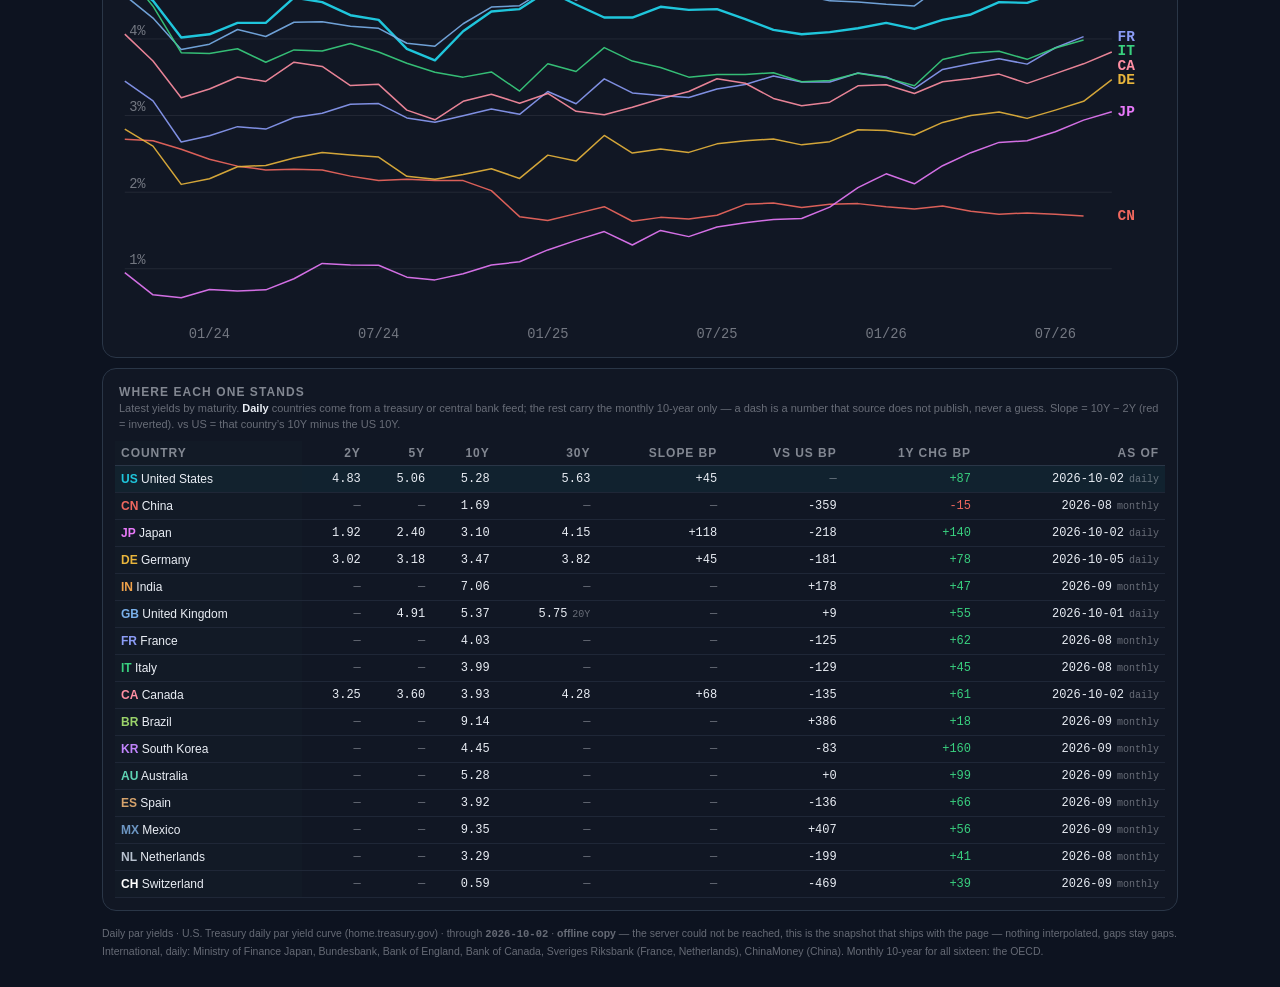
==== commit 999f058b: "Indices sleeve: pick any index fund; more daily yield sources (scrubbed rebuild)" ====
--- a/yields.html
+++ b/yields.html
@@ -105,7 +105,7 @@
     </div>
     <div class="card">
       <h2>Where each one stands</h2>
-      <div class="sub">Latest yields by maturity. <b style="color:var(--ink)">Daily</b> countries come from their own treasury or central bank; the rest carry the monthly 10-year only — a dash is a number that source does not publish, never a guess. Slope = 10Y − 2Y (red = inverted). vs US = that country’s 10Y minus the US 10Y.</div>
+      <div class="sub">Latest yields by maturity. <b style="color:var(--ink)">Daily</b> countries come from a treasury or central bank feed; the rest carry the monthly 10-year only — a dash is a number that source does not publish, never a guess. Slope = 10Y − 2Y (red = inverted). vs US = that country’s 10Y minus the US 10Y.</div>
       <div class="wscroll"><table class="wtab" id="wTable"></table></div>
     </div>
   </div>
@@ -210,7 +210,7 @@
   document.getElementById('asof').textContent='through '+j.asOf;
   document.getElementById('foot').innerHTML='Daily par yields · '+esc(j.source)+' · through <b class="mono">'+j.asOf+'</b> · '
     +(j._live?'fetched from the Treasury four times a day by the app’s server':'<b>offline copy</b> — the server could not be reached, this is the snapshot that ships with the page')
-    +' — nothing interpolated, gaps stay gaps. International: Ministry of Finance Japan, Bundesbank, Bank of England, Bank of Canada (daily) and the OECD (monthly).';
+    +' — nothing interpolated, gaps stay gaps. International, daily: Ministry of Finance Japan, Bundesbank, Bank of England, Bank of Canada, Sveriges Riksbank (France, Netherlands), ChinaMoney (China). Monthly 10-year for all sixteen: the OECD.';
   buildLegend(); paintAll();
 }).catch(function(){
   document.querySelector('.wrap').insertAdjacentHTML('beforeend','<div class="err">The yield curves could not be loaded — neither the server nor the copy that ships with this page answered.</div>');
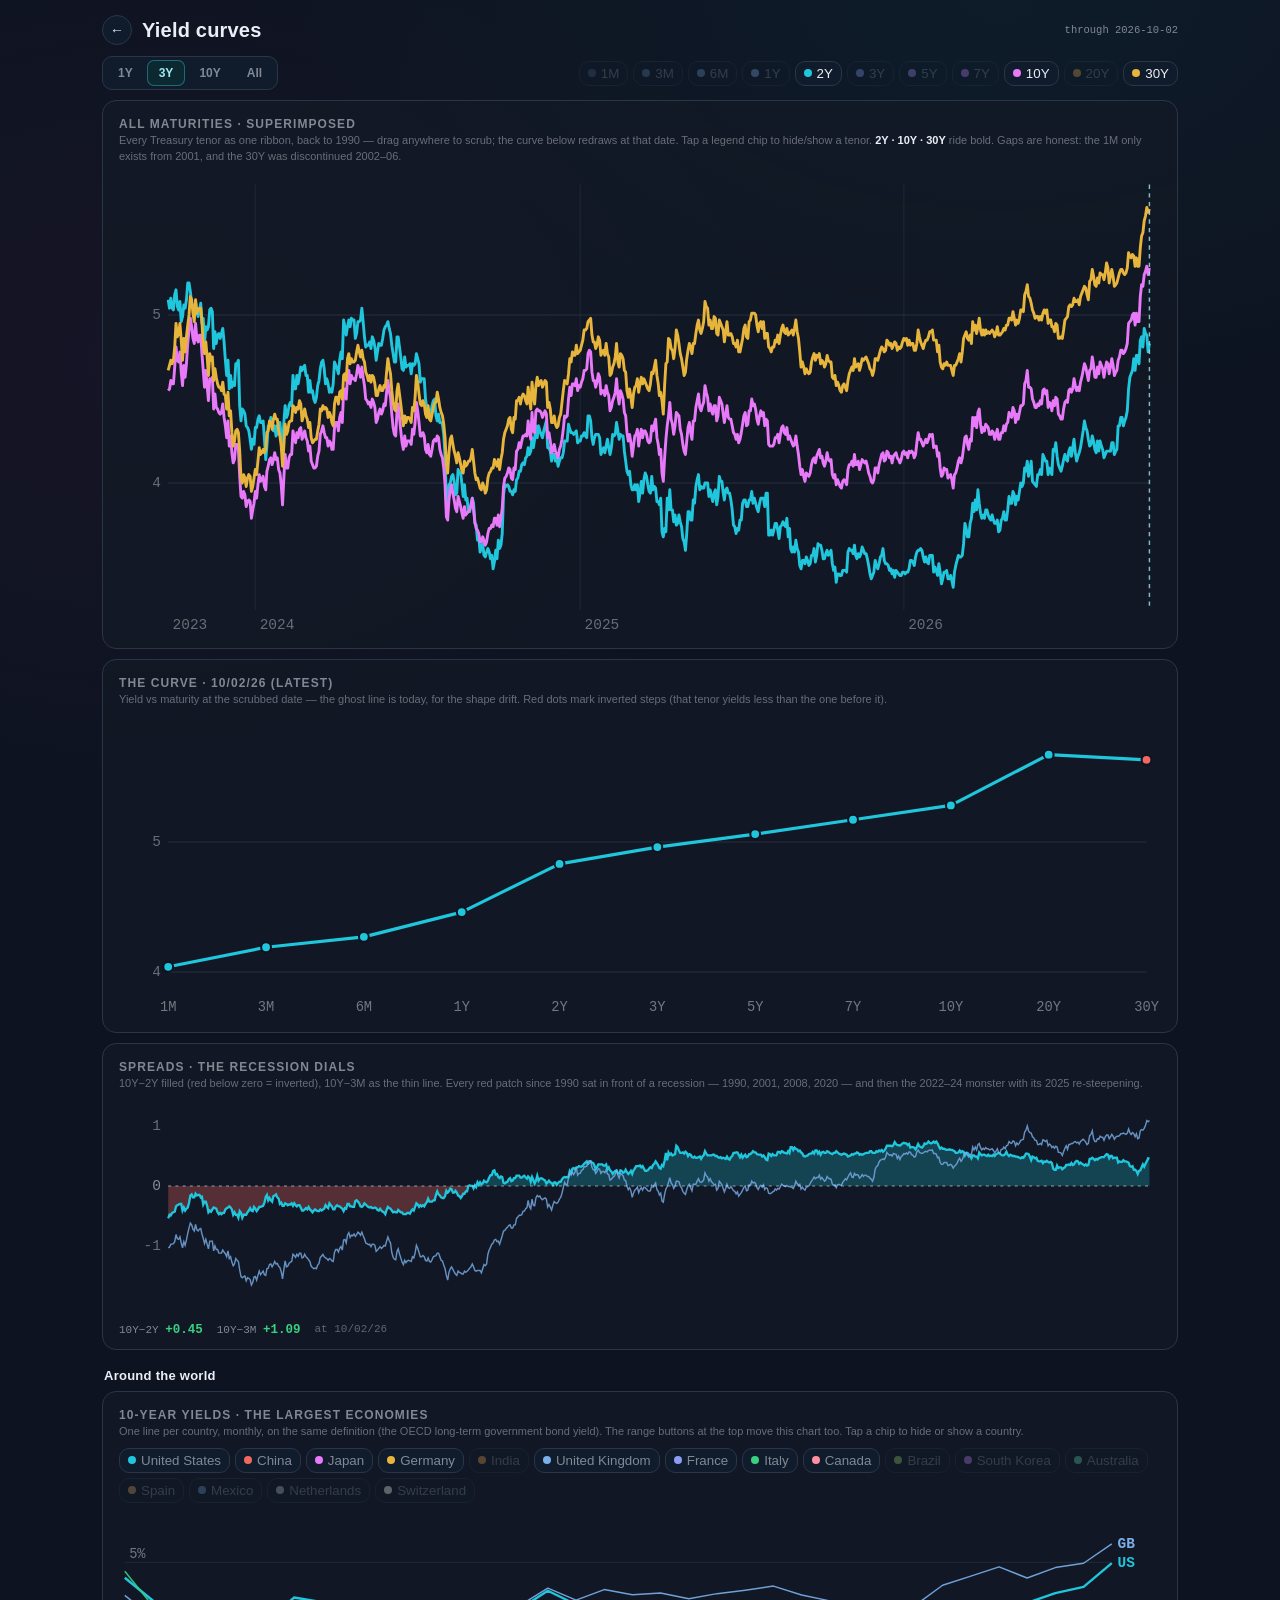
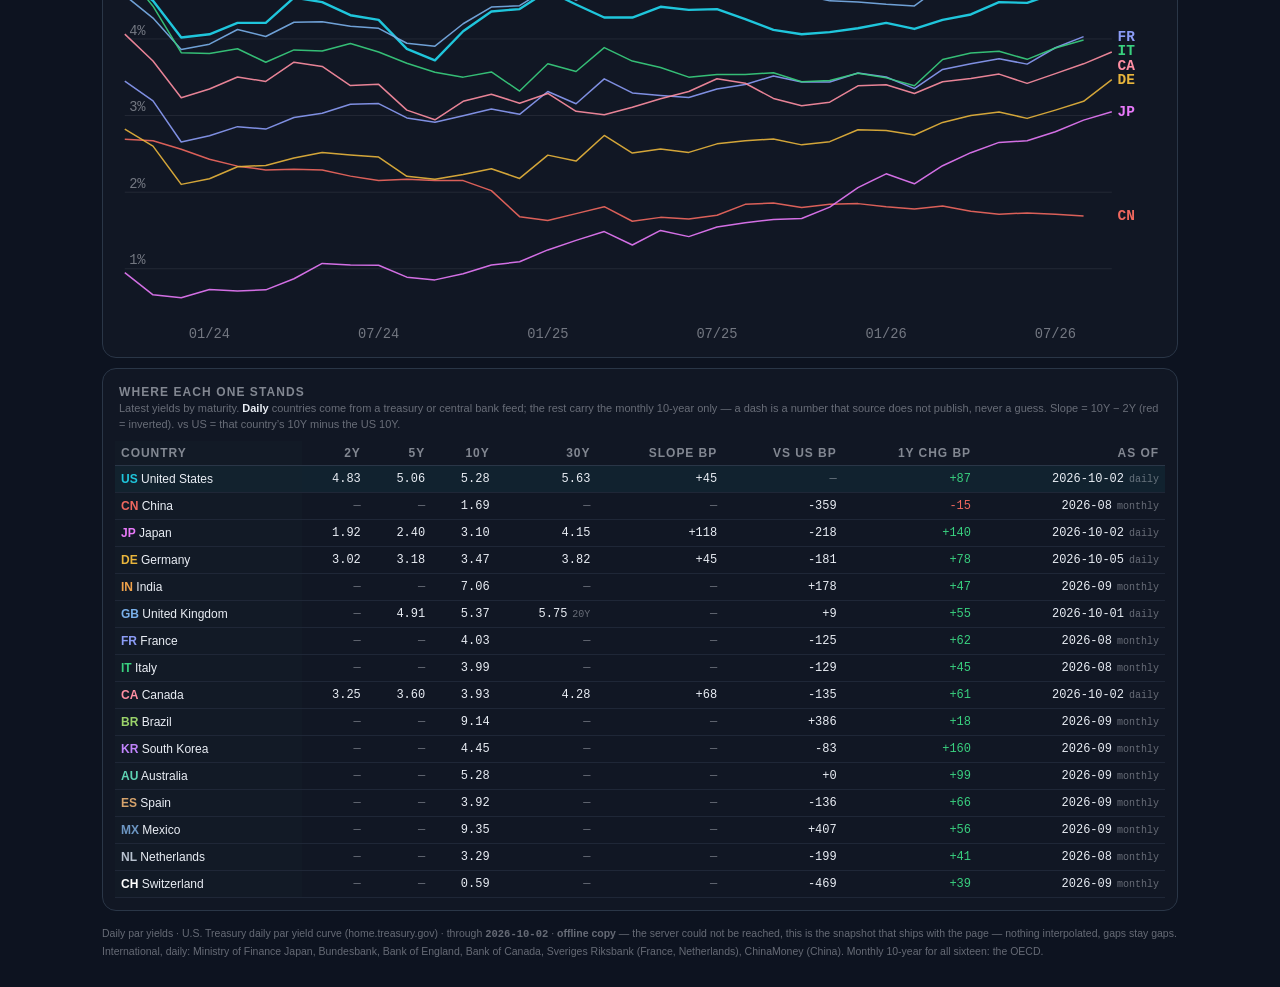
==== commit 5fb6a4bb: "Light mode, EMA length, drag-to-arrange indicators, Flow chart without the crypto toggle, yields def" ====
--- a/yields.html
+++ b/yields.html
@@ -205,7 +205,7 @@
 }
 getJSON('/yields.json','yields.json').then(function(j){
   D=j;
-  D.maturities.forEach(function(m){ vis[m.k]=true; });
+  D.maturities.forEach(function(m){ vis[m.k]=!!STARS[m.k]; });   /* 10-07 (Carl): only 2Y · 10Y · 30Y on by default; the chips add the rest */
   scrubIdx=D.days.length-1;
   document.getElementById('asof').textContent='through '+j.asOf;
   document.getElementById('foot').innerHTML='Daily par yields · '+esc(j.source)+' · through <b class="mono">'+j.asOf+'</b> · '
@@ -219,7 +219,7 @@
 function buildLegend(){
   var el=document.getElementById('legend');
   el.innerHTML=D.maturities.map(function(m){
-    return '<button class="lg'+(STARS[m.k]?' star':'')+'" data-k="'+m.k+'" style="--c:'+COLS[m.k]+'"><i></i>'+m.k+'</button>';
+    return '<button class="lg'+(STARS[m.k]?' star':'')+(vis[m.k]?'':' off')+'" data-k="'+m.k+'" style="--c:'+COLS[m.k]+'"><i></i>'+m.k+'</button>';
   }).join('');
   el.addEventListener('click',function(e){
     var b=e.target.closest('.lg'); if(!b) return;
